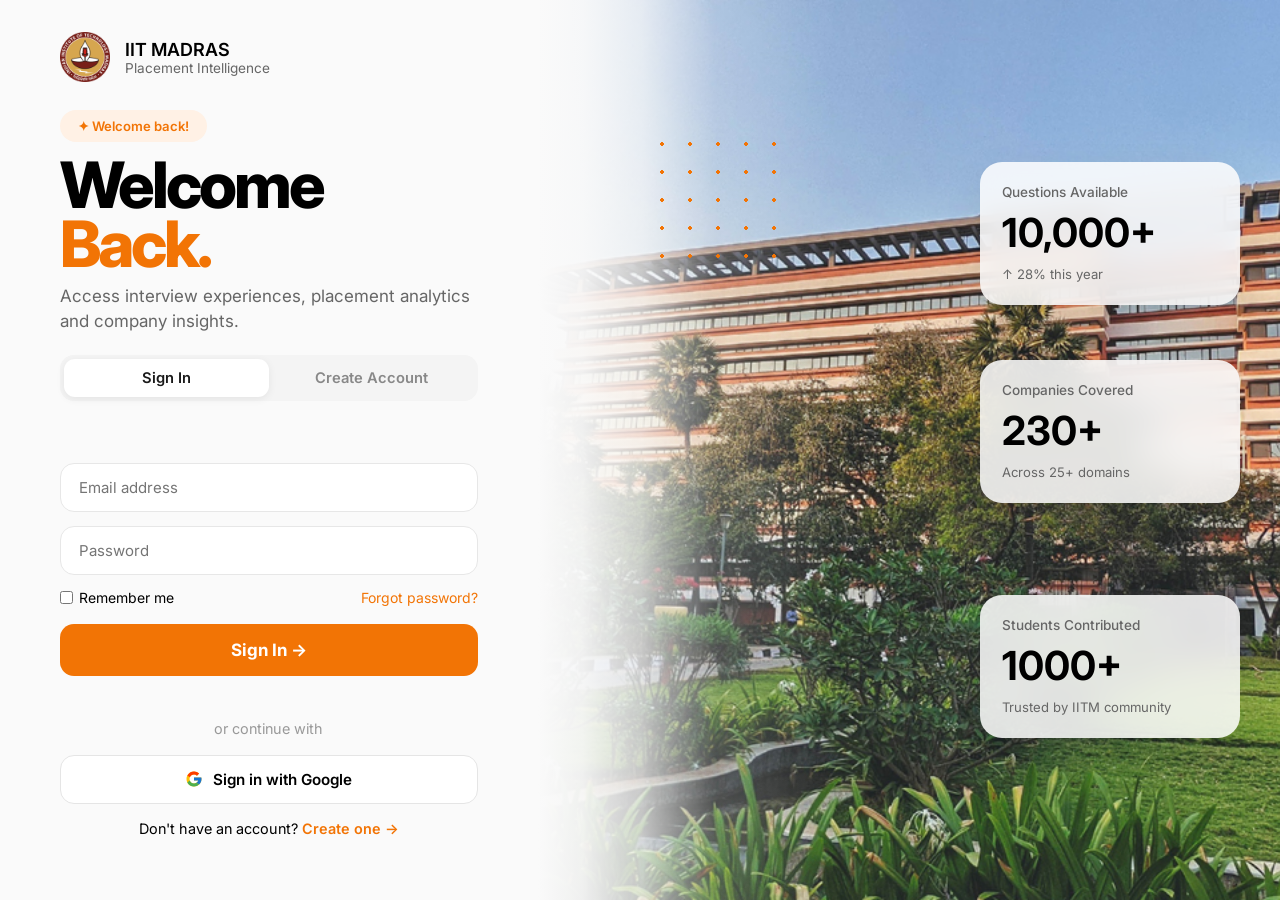
==== templates/auth.html @ 381cde81 "Adding first working demo files" ====
<!DOCTYPE html>
<html lang="en">
<head>
  <meta charset="UTF-8">
  <meta name="viewport" content="width=device-width, initial-scale=1.0">
  <title>Login · IIT Madras Placement Intelligence</title>
  <link rel="preconnect" href="https://fonts.googleapis.com">
  <link href="https://fonts.googleapis.com/css2?family=Inter:wght@400;600;700;800&display=swap" rel="stylesheet">
  <link rel="stylesheet" href="/static/login.css">
  <style>
    /* Hide scrollbar everywhere */
    *, *:before, *:after { scrollbar-width: none; -ms-overflow-style: none; }
    *::-webkit-scrollbar { display: none; }

    body { overflow: auto; }

    .container {
      display: flex;
      height: 100vh;
      overflow: hidden;
    }

    /* LEFT panel scrollable but no scrollbar */
    .left {
      width: 42%;
      padding: 32px 60px;
      display: flex;
      flex-direction: column;
      justify-content: flex-start;
      overflow-y: auto;
      min-height: 0;
    }

    .logo { margin-bottom: 28px; }

    /* Tabs */
    .tabs {
      display: flex; gap: 0; margin-bottom: 22px;
      background: #f4f4f4; border-radius: 14px; padding: 4px;
    }
    .tab-btn {
      flex: 1; padding: 10px; border: none; background: transparent;
      border-radius: 11px; font-weight: 600; font-size: .92rem; cursor: pointer;
      color: #888; transition: all .2s; font-family: 'Inter', sans-serif;
    }
    .tab-btn.active { background: white; color: #1a1a1a; box-shadow: 0 2px 8px rgba(0,0,0,.07); }
    .tab-panel { display: none; }
    .tab-panel.active { display: block; }

    /* Compact form rows */
    .input-group { margin-bottom: 14px; }
    .input-group input, .input-group select {
      width: 100%; padding: 14px 18px; border-radius: 14px;
      border: 1px solid #e7e7e7; font-size: 15px;
      font-family: 'Inter', sans-serif; background: white; color: #1a1a1a;
      outline: none; transition: border-color .2s, box-shadow .2s;
    }
    .input-group input:focus, .input-group select:focus {
      border-color: #f27405; box-shadow: 0 0 0 3px rgba(242,116,5,.08);
    }
    .input-row { display: grid; grid-template-columns: 1fr 1fr; gap: 12px; margin-bottom: 14px; }
    .input-row input, .input-row select {
      width: 100%; padding: 14px 18px; border-radius: 14px;
      border: 1px solid #e7e7e7; font-size: 15px;
      font-family: 'Inter', sans-serif; background: white; color: #1a1a1a;
      outline: none; transition: border-color .2s;
    }
    .input-row input:focus, .input-row select:focus {
      border-color: #f27405; box-shadow: 0 0 0 3px rgba(242,116,5,.08);
    }

    .options { display: flex; justify-content: space-between; margin: 10px 0 18px; font-size: 14px; }
    .options a { text-decoration: none; color: #f27405; }

    .signin-btn {
      width: 100%; padding: 16px; border: none; border-radius: 14px;
      background: #f27405; color: white; font-size: 17px; font-weight: 700;
      cursor: pointer; font-family: 'Inter', sans-serif; transition: opacity .2s;
    }
    .signin-btn:disabled { opacity: .6; cursor: not-allowed; }

    .google-btn {
      width: 100%; padding: 14px; border: 1.5px solid #e5e5e5; border-radius: 14px;
      background: white; font-size: .95rem; font-weight: 600; cursor: pointer;
      display: flex; align-items: center; justify-content: center; gap: 10px;
      font-family: 'Inter', sans-serif; transition: border-color .2s, box-shadow .2s;
    }
    .google-btn:hover { border-color: #f27405; box-shadow: 0 0 0 3px rgba(242,116,5,.08); }
    .google-btn svg { width: 18px; height: 18px; }

    .divider { text-align: center; margin: 18px 0; color: #999; font-size: .9rem; }
    .socials { display: none; } /* replaced by google-btn above */

    .register { margin-top: 16px; text-align: center; font-size: .9rem; }
    .register a { color: #f27405; text-decoration: none; font-weight: 600; }

    .error-msg { color: #e53e3e; font-size: .82rem; margin-top: 8px; min-height: 18px; }
    .success-msg { color: #38a169; font-size: .82rem; margin-top: 8px; min-height: 18px; }

    /* Compact heading */
    h1 { font-size: 64px; line-height: .92; font-weight: 800; letter-spacing: -3px; margin-bottom: 10px; }
    h1 span { display: block; color: #f27405; }
    .badge { display: inline-block; background: #fff1e5; color: #f27405; padding: 8px 18px; border-radius: 24px; font-weight: 600; font-size: .82rem; margin-bottom: 14px; }
    .subtitle { margin-top: 0; margin-bottom: 20px; font-size: 17px; color: #666; line-height: 1.5; }

    /* RIGHT */
    .right { width: 58%; position: relative; overflow: hidden; flex-shrink: 0; }
    .bg-image { width: 100%; height: 100%; object-fit: cover; }
    .dot-grid { position: absolute; top: 130px; left: 110px; width: 140px; height: 140px;
      background-image: radial-gradient(#f27405 1.8px, transparent 1.8px);
      background-size: 28px 28px; z-index: 5; }
    .fade { position: absolute; left: 0; top: 0; width: 40%; height: 100%;
      background: linear-gradient(to right, #fafafa 0%, rgba(250,250,250,.95) 15%, rgba(250,250,250,.75) 35%, rgba(250,250,250,.2) 60%, transparent 100%); }
    .card { position: absolute; background: rgba(255,255,255,.85); backdrop-filter: blur(15px);
      padding: 22px; border-radius: 22px; box-shadow: 0 15px 40px rgba(0,0,0,.08); width: 260px; }
    .card h4 { color: #666; font-weight: 500; margin-bottom: 8px; font-size: .85rem; }
    .card h2 { font-size: 40px; margin-bottom: 6px; }
    .card span { color: #666; font-size: .82rem; }
    .card1 { top: 18%; right: 40px; }
    .card2 { top: 40%; right: 40px; }
    .card3 { bottom: 18%; right: 40px; }
  </style>
</head>
<body>
<div class="container">
  <div class="left">

    <div class="logo">
      <img src="/static/images/logo.ico" alt="IITM Logo" style="width:50px;height:50px;">
      <div>
        <h3 style="margin:0;font-size:18px;">IIT MADRAS</h3>
        <p style="margin:0;color:#666;font-size:.85rem;">Placement Intelligence</p>
      </div>
    </div>

    <div class="badge" id="auth-badge">✦ Welcome back!</div>
    <h1>Welcome<span id="heading-sub">Back.</span></h1>
    <p class="subtitle" id="auth-subtitle">Access interview experiences, placement analytics and company insights.</p>

    <!-- Tabs -->
    <div class="tabs">
      <button class="tab-btn active" id="tab-login" onclick="switchTab('login')">Sign In</button>
      <button class="tab-btn" id="tab-register" onclick="switchTab('register')">Create Account</button>
    </div>

    <!-- Login Panel -->
    <div class="tab-panel active" id="panel-login">
      <form id="login-form" onsubmit="handleLogin(event)">
        <div class="input-group">
          <input type="email" id="login-email" placeholder="Email address" required autocomplete="email">
        </div>
        <div class="input-group">
          <input type="password" id="login-password" placeholder="Password" required autocomplete="current-password">
        </div>
        <div class="options">
          <label style="display:flex;align-items:center;gap:6px;cursor:pointer;"><input type="checkbox"> Remember me</label>
          <a href="#">Forgot password?</a>
        </div>
        <button class="signin-btn" type="submit" id="login-btn">Sign In →</button>
        <p class="error-msg" id="login-error"></p>
      </form>

      <div class="divider">or continue with</div>
      <button class="google-btn" type="button" onclick="handleGoogleLogin()">
        <svg viewBox="0 0 48 48"><path fill="#FFC107" d="M43.611 20.083H42V20H24v8h11.303c-1.649 4.657-6.08 8-11.303 8-6.627 0-12-5.373-12-12s5.373-12 12-12c3.059 0 5.842 1.154 7.961 3.039l5.657-5.657C34.046 6.053 29.268 4 24 4 12.955 4 4 12.955 4 24s8.955 20 20 20 20-8.955 20-20c0-1.341-.138-2.65-.389-3.917z"/><path fill="#FF3D00" d="M6.306 14.691l6.571 4.819C14.655 15.108 18.961 12 24 12c3.059 0 5.842 1.154 7.961 3.039l5.657-5.657C34.046 6.053 29.268 4 24 4 16.318 4 9.656 8.337 6.306 14.691z"/><path fill="#4CAF50" d="M24 44c5.166 0 9.86-1.977 13.409-5.192l-6.19-5.238A11.91 11.91 0 0124 36c-5.202 0-9.619-3.317-11.283-7.946l-6.522 5.025C9.505 39.556 16.227 44 24 44z"/><path fill="#1976D2" d="M43.611 20.083H42V20H24v8h11.303a12.04 12.04 0 01-4.087 5.571l.003-.002 6.19 5.238C36.971 39.205 44 34 44 24c0-1.341-.138-2.65-.389-3.917z"/></svg>
        Sign in with Google
      </button>
      <div class="register">Don't have an account? <a href="#" onclick="switchTab('register')">Create one →</a></div>
    </div>

    <!-- Register Panel -->
    <div class="tab-panel" id="panel-register">
      <form id="register-form" onsubmit="handleRegister(event)">
        <div class="input-group">
          <input type="text" id="reg-name" placeholder="Full Name" required>
        </div>
        <div class="input-row">
          <input type="text" id="reg-roll" placeholder="Roll Number">
          <input type="number" id="reg-year" placeholder="Grad Year" min="2024" max="2030">
        </div>
        <div class="input-group">
          <select id="reg-department">
            <option value="">Select Department</option>
            <option value="Data Science">Data Science</option>
            <option value="Electronics Systems">Electronics Systems</option>
            <option value="Aeronautics">Aeronautics</option>
            <option value="Data Science with Management">Data Science with Management</option>
          </select>
        </div>
        <div class="input-group">
          <input type="email" id="reg-email" placeholder="Email address" required autocomplete="email">
        </div>
        <div class="input-group">
          <input type="password" id="reg-password" placeholder="Password (min 6 chars)" required autocomplete="new-password">
        </div>
        <button class="signin-btn" type="submit" id="register-btn">Create Account →</button>
        <p class="error-msg" id="register-error"></p>
        <p class="success-msg" id="register-success"></p>
      </form>
      <div class="register">Already have an account? <a href="#" onclick="switchTab('login')">Sign in →</a></div>
    </div>

  </div>

  <div class="right">
    <img src="/static/images/background.png" class="bg-image">
    <div class="dot-grid"></div>
    <div class="fade"></div>
    <div class="card card1">
      <h4>Questions Available</h4>
      <h2>10,000+</h2>
      <span>↑ 28% this year</span>
    </div>
    <div class="card card2">
      <h4>Companies Covered</h4>
      <h2>230+</h2>
      <span>Across 25+ domains</span>
    </div>
    <div class="card card3">
      <h4>Students Contributed</h4>
      <h2>1000+</h2>
      <span>Trusted by IITM community</span>
    </div>
  </div>
</div>

<script src="/static/auth.js"></script>
</body>
</html>
---- static/login.css ----
*{
margin:0;
padding:0;
box-sizing:border-box;
font-family:'Inter',sans-serif;
}

body{
background:#fafafa;
height:100vh;
overflow:hidden;
}

.container{
display:flex;
height:100vh;
}

/* LEFT */

.left{
width:40%;
padding:40px 70px;
display:flex;
flex-direction:column;
justify-content:center;
}

.logo{
display:flex;
align-items:center;
gap:15px;
margin-bottom:50px;
}

.logo img{
width:60px;
height:60px;
}

.logo h3{
font-size:20px;
font-weight:600;
}

.logo p{
color:#666;
}

.badge{
display:inline-block;
background:#fff1e5;
color:#f27405;
padding:12px 22px;
border-radius:30px;
font-weight:600;
width:max-content;
margin-bottom:25px;
}

h1{
font-size:90px;
line-height:.95;
font-weight:800;
letter-spacing:-4px;
}

h1 span{
display:block;
color:#f27405;
}

.subtitle{
margin-top:20px;
font-size:24px;
color:#666;
max-width:550px;
line-height:1.5;
}

form{
margin-top:40px;
}

.input-group{
margin-bottom:20px;
}

.input-group input{
width:100%;
padding:18px 22px;
border-radius:18px;
border:1px solid #e7e7e7;
font-size:16px;
background:white;
}

.options{
display:flex;
justify-content:space-between;
margin:15px 0 30px;
font-size:14px;
}

.options a{
text-decoration:none;
color:#f27405;
}

.signin-btn{
width:100%;
padding:20px;
border:none;
border-radius:18px;
background:#f27405;
color:white;
font-size:18px;
font-weight:700;
cursor:pointer;
}

.divider{
text-align:center;
margin:25px 0;
color:#999;
}

.socials{
display:flex;
gap:15px;
}

.socials button{
flex:1;
padding:15px;
background:white;
border:1px solid #eee;
border-radius:15px;
cursor:pointer;
}

.register{
margin-top:30px;
text-align:center;
}

.register a{
color:#f27405;
text-decoration:none;
font-weight:600;
}

/* RIGHT */

.right{
width:60%;
position:relative;
overflow:hidden;
}

.bg-image{
width:100%;
height:100%;
object-fit:cover;
}

.fade{
position:absolute;
left:0;
top:0;
width:40%;
height:100%;

background:linear-gradient(
to right,
#fafafa 0%,
rgba(250,250,250,.95) 15%,
rgba(250,250,250,.75) 35%,
rgba(250,250,250,.2) 60%,
transparent 100%
);
}

.theme-btn{
position:absolute;
top:30px;
right:30px;

border:none;
padding:15px 25px;
border-radius:30px;
background:white;
font-weight:600;
cursor:pointer;
}

.card{
position:absolute;

background:rgba(255,255,255,.85);

backdrop-filter:blur(15px);

padding:25px;

border-radius:25px;

box-shadow:
0 15px 40px rgba(0,0,0,.08);

width:300px;
}

.card h4{
color:#666;
font-weight:500;
margin-bottom:10px;
}

.card h2{
font-size:48px;
margin-bottom:10px;
}

.card span{
color:#666;
}

.card1{
top:18%;
right:40px;
}

.card2{
top:40%;
right:40px;
}

.card3{
bottom:18%;
right:40px;
}

.bottom-card{
position:absolute;
bottom:60px;
left:25%;

background:white;
padding:22px 35px;
border-radius:25px;

box-shadow:
0 10px 30px rgba(0,0,0,.08);

font-size:20px;
}

.bottom-card span{
color:#f27405;
font-weight:700;
}

.dot-grid{
    position:absolute;

    top:130px;
    left:110px;

    width:140px;
    height:140px;

    background-image:
        radial-gradient(
            #f27405 1.8px,
            transparent 1.8px
        );

    background-size:28px 28px;

    z-index:5;
}
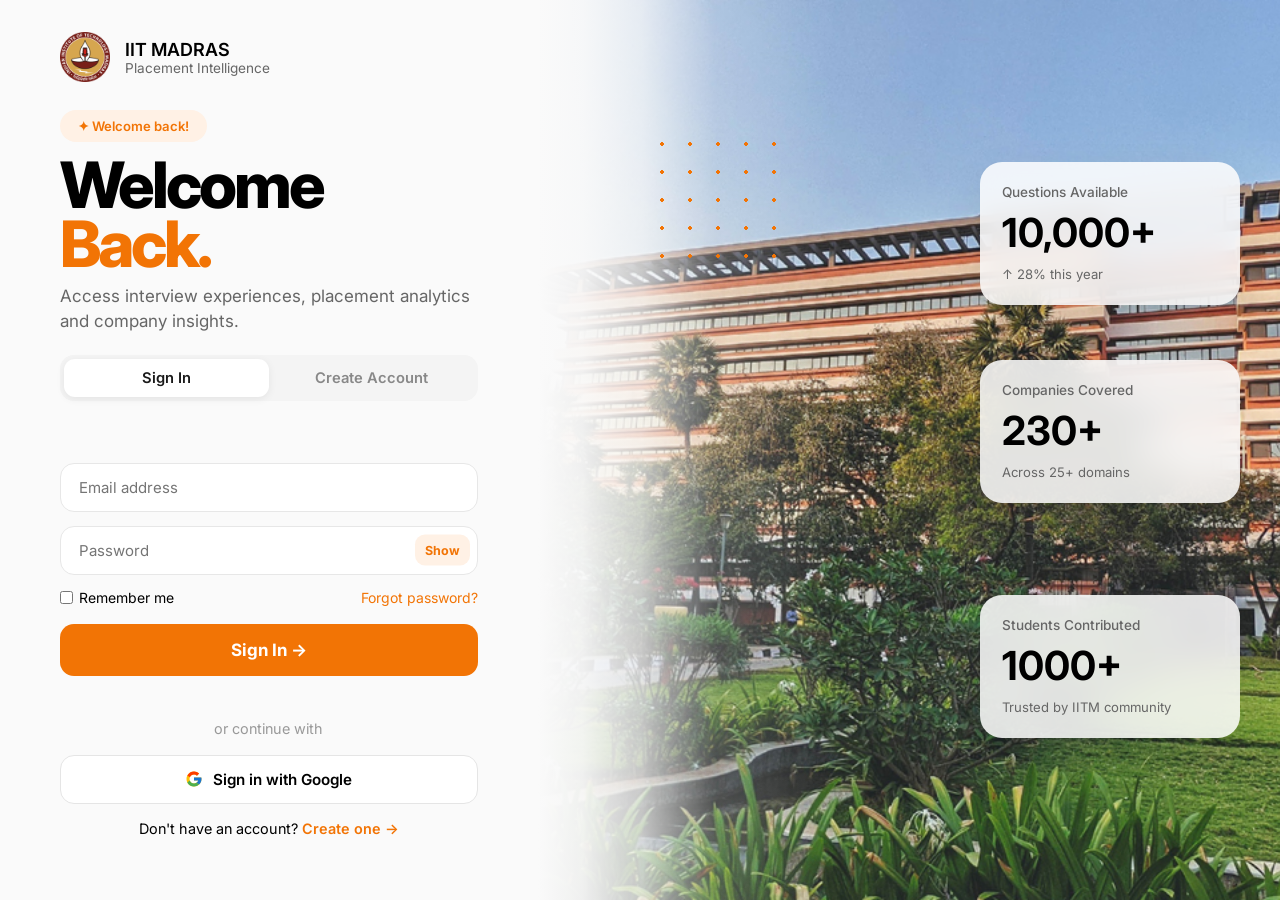
==== commit dc7238f3: "added databse security and edited the ui of pages and cleared previous errors" ====
--- a/templates/auth.html
+++ b/templates/auth.html
@@ -57,6 +57,17 @@
     }
     .input-group input:focus, .input-group select:focus {
       border-color: #f27405; box-shadow: 0 0 0 3px rgba(242,116,5,.08);
+    }
+    .password-field { position: relative; }
+    .password-field input { padding-right: 76px; }
+    .toggle-password {
+      position: absolute; right: 8px; top: 50%; transform: translateY(-50%);
+      border: 0; background: #fff1e5; color: #f27405; border-radius: 10px;
+      padding: 8px 10px; font-weight: 700; font-size: .78rem; cursor: pointer;
+      font-family: 'Inter', sans-serif;
+    }
+    .toggle-password:focus {
+      outline: none; box-shadow: 0 0 0 3px rgba(242,116,5,.15);
     }
     .input-row { display: grid; grid-template-columns: 1fr 1fr; gap: 12px; margin-bottom: 14px; }
     .input-row input, .input-row select {
@@ -149,8 +160,9 @@
         <div class="input-group">
           <input type="email" id="login-email" placeholder="Email address" required autocomplete="email">
         </div>
-        <div class="input-group">
+        <div class="input-group password-field">
           <input type="password" id="login-password" placeholder="Password" required autocomplete="current-password">
+          <button type="button" class="toggle-password" data-target="login-password" aria-label="Show password">Show</button>
         </div>
         <div class="options">
           <label style="display:flex;align-items:center;gap:6px;cursor:pointer;"><input type="checkbox"> Remember me</label>
@@ -176,7 +188,16 @@
         </div>
         <div class="input-row">
           <input type="text" id="reg-roll" placeholder="Roll Number">
-          <input type="number" id="reg-year" placeholder="Grad Year" min="2024" max="2030">
+          <select id="reg-year">
+            <option value="">Grad Year</option>
+            <option value="2024">2024</option>
+            <option value="2025">2025</option>
+            <option value="2026">2026</option>
+            <option value="2027">2027</option>
+            <option value="2028">2028</option>
+            <option value="2029">2029</option>
+            <option value="2030">2030</option>
+          </select>
         </div>
         <div class="input-group">
           <select id="reg-department">
@@ -190,8 +211,9 @@
         <div class="input-group">
           <input type="email" id="reg-email" placeholder="Email address" required autocomplete="email">
         </div>
-        <div class="input-group">
+        <div class="input-group password-field">
           <input type="password" id="reg-password" placeholder="Password (min 6 chars)" required autocomplete="new-password">
+          <button type="button" class="toggle-password" data-target="reg-password" aria-label="Show password">Show</button>
         </div>
         <button class="signin-btn" type="submit" id="register-btn">Create Account →</button>
         <p class="error-msg" id="register-error"></p>
--- a/static/login.css
+++ b/static/login.css
@@ -63,6 +63,7 @@
 line-height:.95;
 font-weight:800;
 letter-spacing:-4px;
+margin-bottom:20px;
 }
 
 h1 span{
